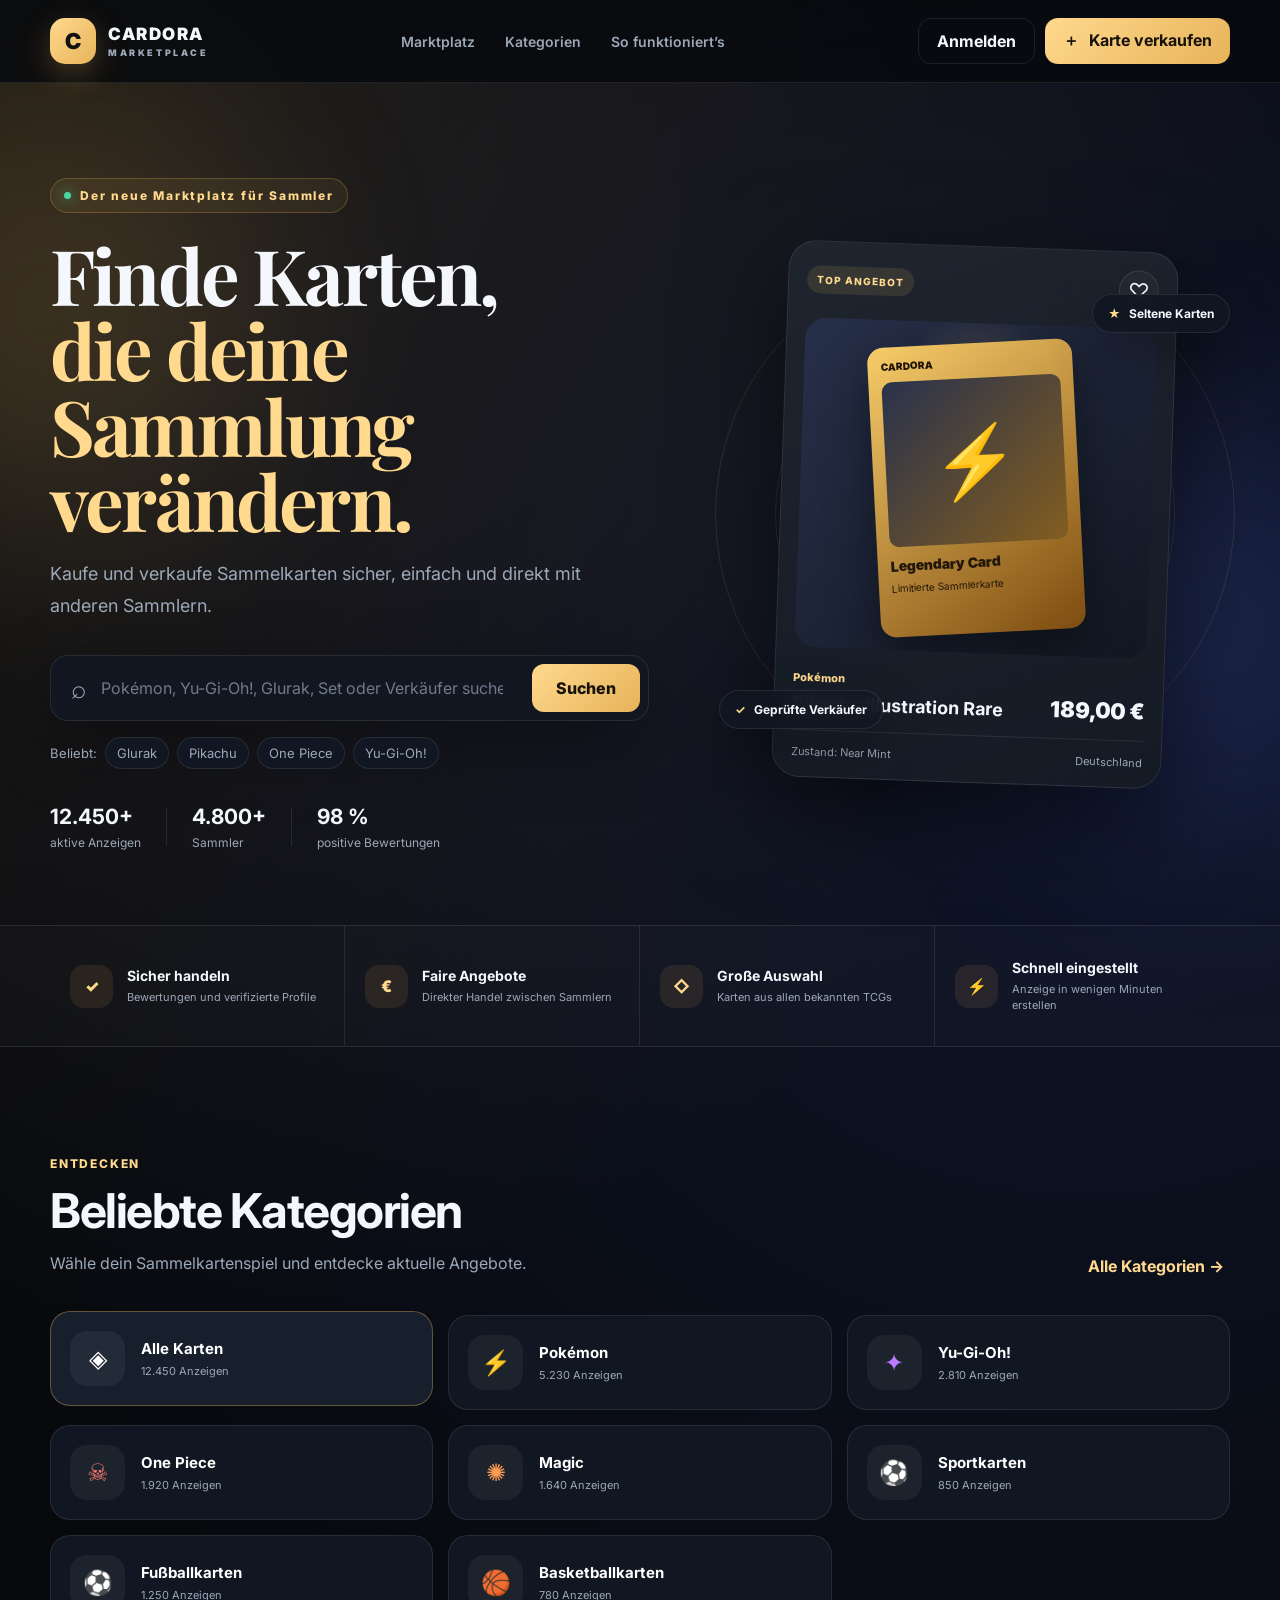
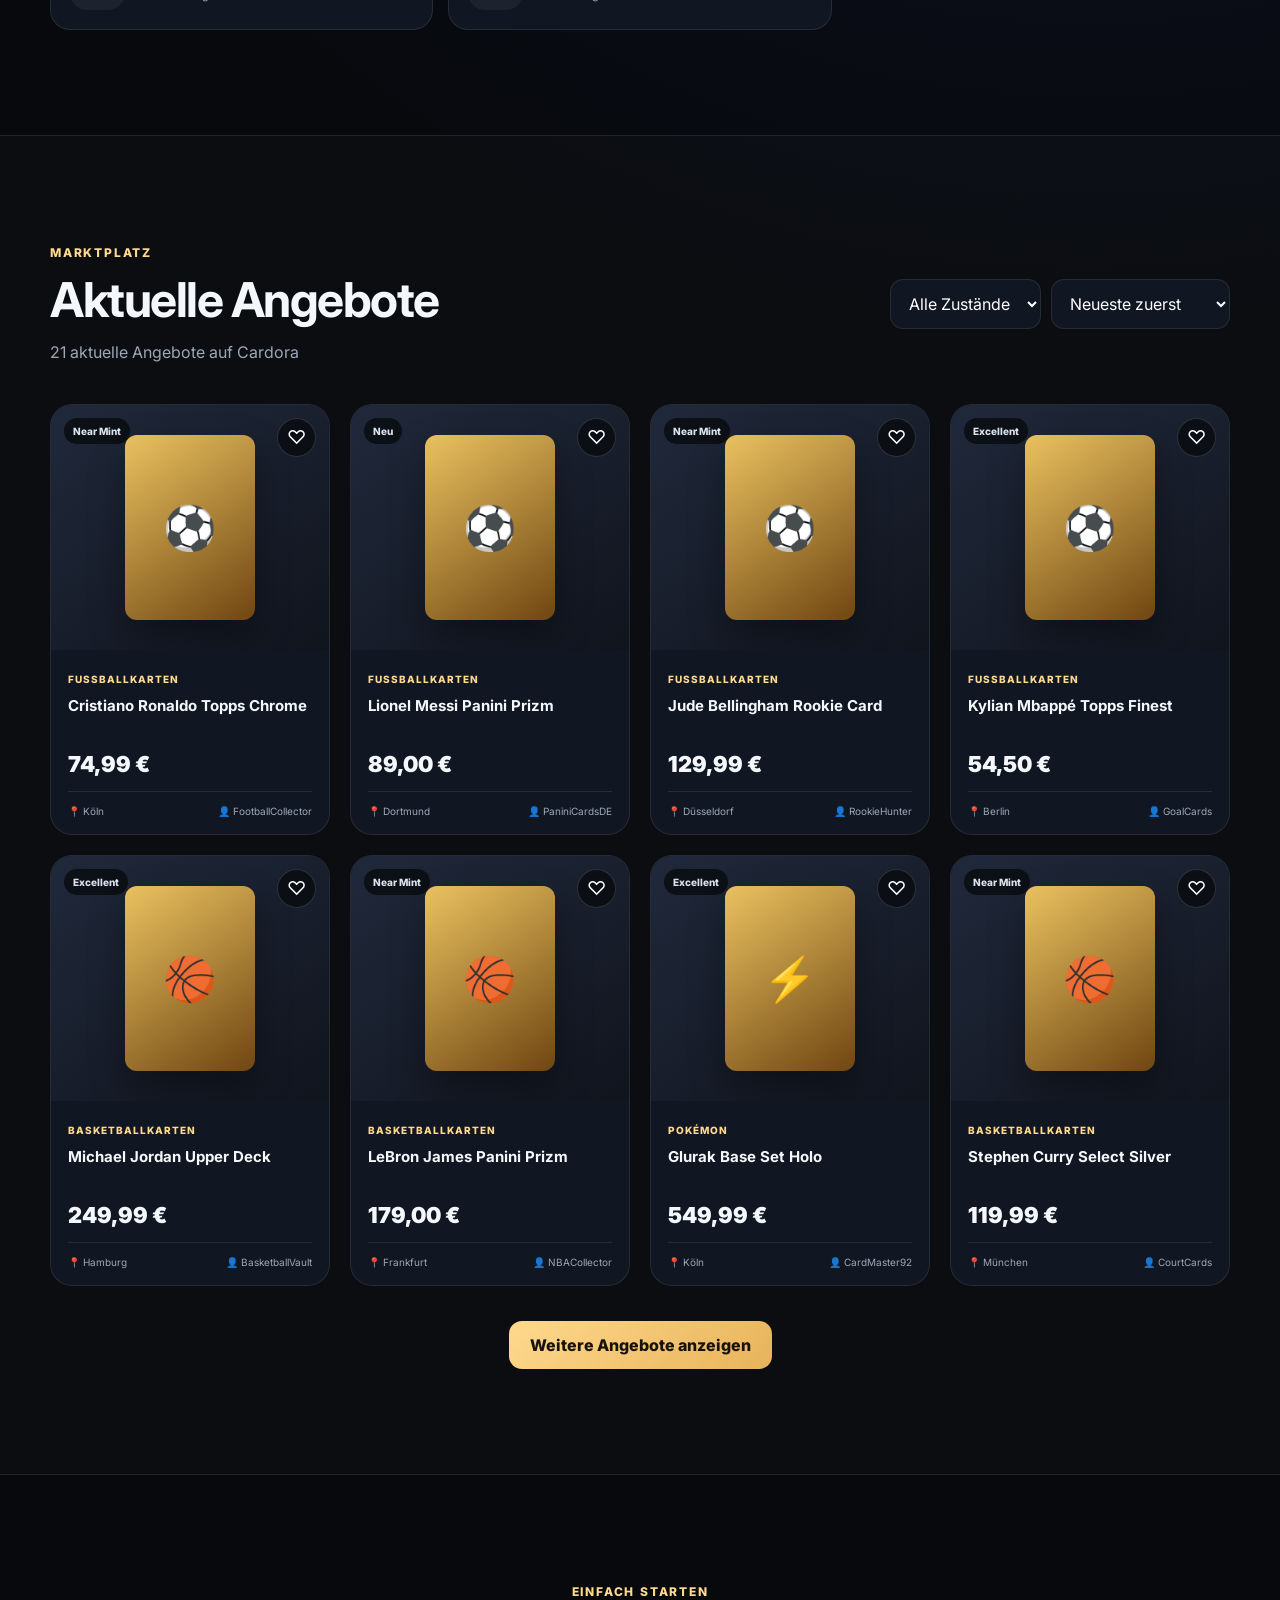
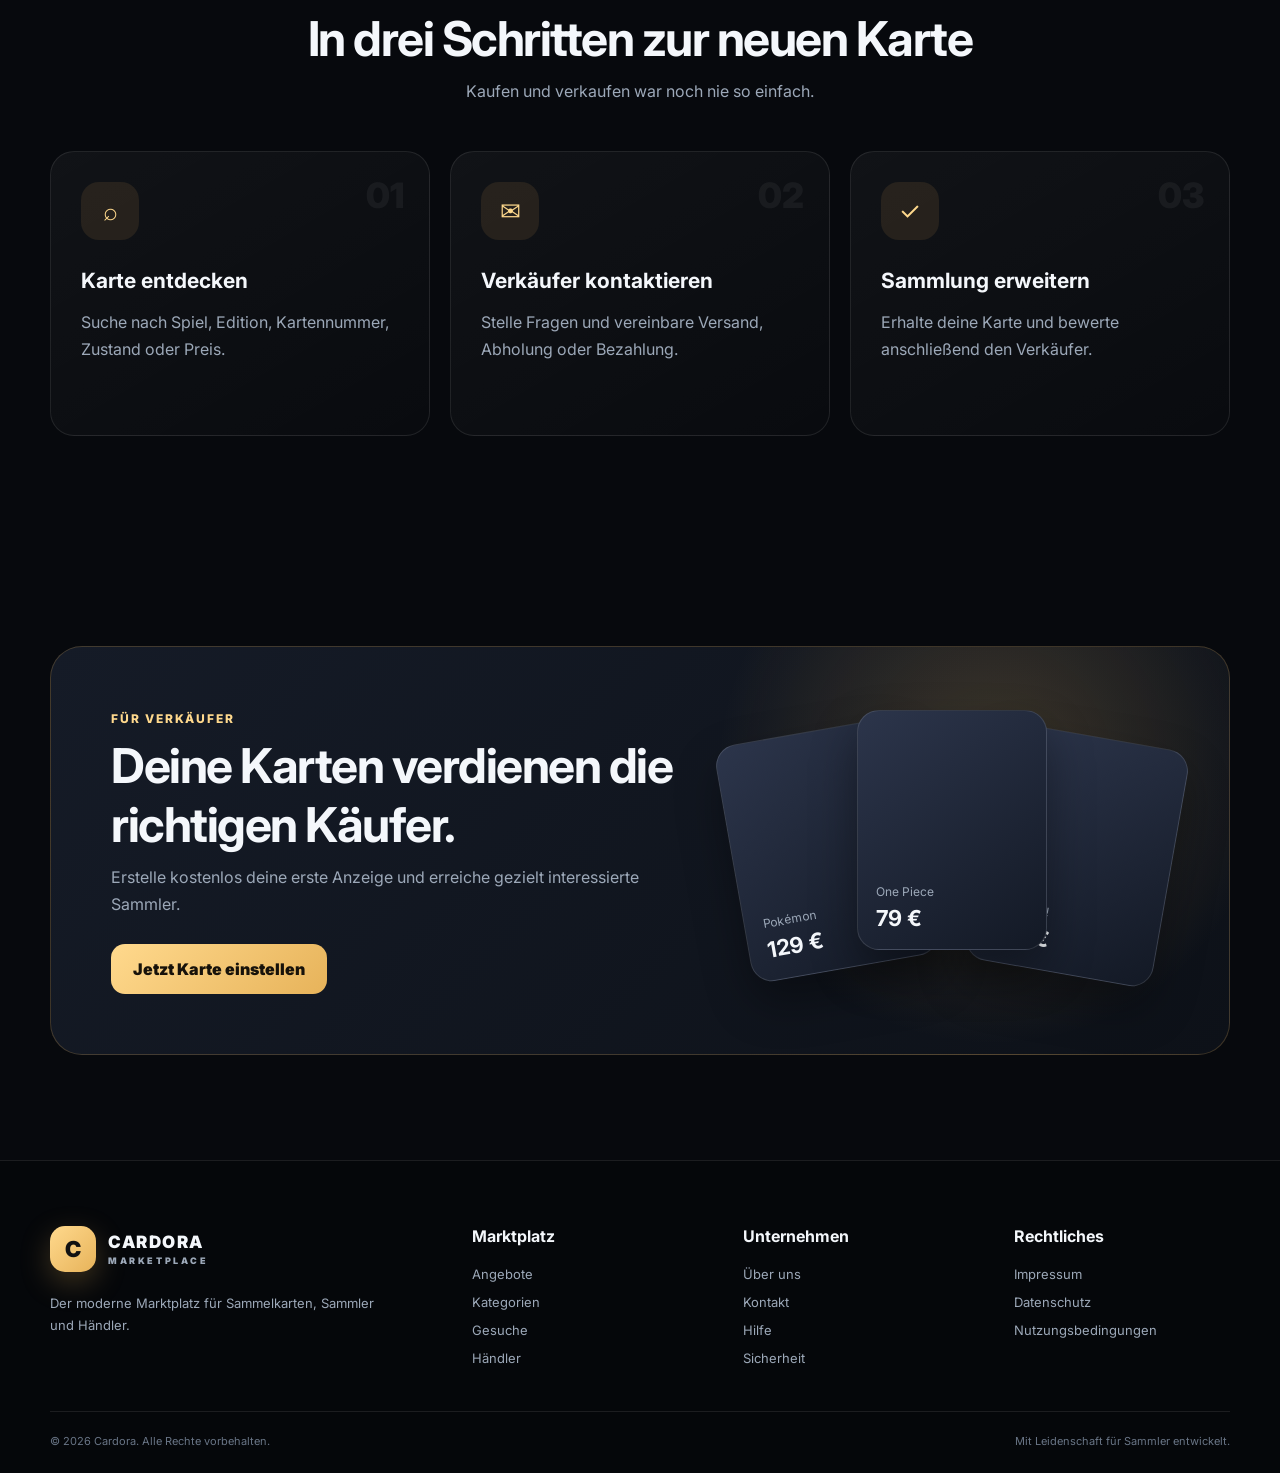
==== index.html @ c6cf6e8b "Update index.html" ====
<!DOCTYPE html>
<html lang="de">
<head>
    <meta charset="UTF-8">

    <meta
        name="viewport"
        content="width=device-width, initial-scale=1.0"
    >

    <meta
        name="description"
        content="Cardora – Kaufe und verkaufe Pokémon-, Yu-Gi-Oh!-, One Piece-, Magic- und weitere Sammelkarten."
    >

    <title>Cardora – Der Marktplatz für Sammelkarten</title>

    <link rel="stylesheet" href="styles.css">

    <link
        rel="preconnect"
        href="https://fonts.googleapis.com"
    >

    <link
        rel="preconnect"
        href="https://fonts.gstatic.com"
        crossorigin
    >

    <link
        href="https://fonts.googleapis.com/css2?family=Inter:wght@400;500;600;700;800&family=Playfair+Display:wght@700&display=swap"
        rel="stylesheet"
    >
</head>

<body>

    <!-- Hintergrundeffekte -->

    <div class="background-glow glow-one"></div>
    <div class="background-glow glow-two"></div>

    <!-- Kopfbereich -->

    <header class="main-header">

        <div class="header-container">

            <a href="#" class="logo">

                <div class="logo-symbol">
                    C
                </div>

                <div class="logo-text">
                    CARDORA
                    <span>MARKETPLACE</span>
                </div>

            </a>

            <nav class="desktop-navigation">

                <a href="#marketplace">
                    Marktplatz
                </a>

                <a href="#categories">
                    Kategorien
                </a>

                <a href="#advantages">
                    So funktioniert’s
                </a>

            </nav>

            <div class="header-actions">

            <div
                class="login-button"
                id="loginButton"
            >
                Anmelden
            </div>

                <button
                    class="sell-button"
                    id="openListingButton"
                    type="button"
                >
                    <span>＋</span>
                    Karte verkaufen
                </button>

                <button
                    class="mobile-menu-button"
                    id="mobileMenuButton"
                    type="button"
                    aria-label="Menü öffnen"
                >
                    ☰
                </button>

            </div>

        </div>

        <div
            class="mobile-navigation"
            id="mobileNavigation"
        >

            <a href="#marketplace">
                Marktplatz
            </a>

            <a href="#categories">
                Kategorien
            </a>

            <a href="#advantages">
                So funktioniert’s
            </a>

            <button
                id="mobileSellButton"
                type="button"
            >
                Karte verkaufen
            </button>

        </div>

    </header>

    <main>

        <!-- Hero-Bereich -->

        <section class="hero-section">

            <div class="hero-container">

                <div class="hero-content">

                    <div class="hero-badge">
                        <span></span>
                        Der neue Marktplatz für Sammler
                    </div>

                    <h1>
                        Finde Karten,
                        <span>die deine Sammlung verändern.</span>
                    </h1>

                    <p class="hero-description">
                        Kaufe und verkaufe Sammelkarten sicher, einfach und
                        direkt mit anderen Sammlern.
                    </p>

                    <form
                        class="hero-search"
                        id="heroSearchForm"
                    >

                        <div class="search-icon">
                            ⌕
                        </div>

                        <input
                            type="search"
                            id="heroSearchInput"
                            placeholder="Pokémon, Yu-Gi-Oh!, Glurak, Set oder Verkäufer suchen ..."
                            autocomplete="off"
                        >

                        <button type="submit">
                            Suchen
                        </button>

                    </form>

                    <div class="popular-searches">

                        <span>Beliebt:</span>

                        <button
                            class="quick-search"
                            data-search="Glurak"
                            type="button"
                        >
                            Glurak
                        </button>

                        <button
                            class="quick-search"
                            data-search="Pikachu"
                            type="button"
                        >
                            Pikachu
                        </button>

                        <button
                            class="quick-search"
                            data-search="One Piece"
                            type="button"
                        >
                            One Piece
                        </button>

                        <button
                            class="quick-search"
                            data-search="Yu-Gi-Oh!"
                            type="button"
                        >
                            Yu-Gi-Oh!
                        </button>

                    </div>

                    <div class="hero-statistics">

                        <div class="hero-statistic">

                            <strong>12.450+</strong>
                            <span>aktive Anzeigen</span>

                        </div>

                        <div class="statistic-divider"></div>

                        <div class="hero-statistic">

                            <strong>4.800+</strong>
                            <span>Sammler</span>

                        </div>

                        <div class="statistic-divider"></div>

                        <div class="hero-statistic">

                            <strong>98 %</strong>
                            <span>positive Bewertungen</span>

                        </div>

                    </div>

                </div>

                <div class="hero-showcase">

                    <div class="showcase-decoration decoration-one"></div>
                    <div class="showcase-decoration decoration-two"></div>

                    <div class="floating-label label-top">
                        <span>★</span>
                        Seltene Karten
                    </div>

                    <article class="featured-card">

                        <div class="featured-card-top">

                            <span class="featured-tag">
                                TOP ANGEBOT
                            </span>

                            <button
                                class="favorite-button"
                                type="button"
                                aria-label="Zu Favoriten hinzufügen"
                            >
                                ♡
                            </button>

                        </div>

                        <div class="featured-image">

                            <div class="card-placeholder">

                                <div class="card-placeholder-header">
                                    CARDORA
                                </div>

                                <div class="card-placeholder-art">
                                    ⚡
                                </div>

                                <div class="card-placeholder-title">
                                    Legendary Card
                                </div>

                                <div class="card-placeholder-description">
                                    Limitierte Sammlerkarte
                                </div>

                            </div>

                        </div>

                        <div class="featured-information">

                            <div>

                                <span class="featured-category">
                                    Pokémon
                                </span>

                                <h3>
                                    Pikachu Illustration Rare
                                </h3>

                            </div>

                            <div class="featured-price">
                                189,00 €
                            </div>

                        </div>

                        <div class="featured-meta">

                            <span>
                                Zustand: Near Mint
                            </span>

                            <span>
                                Deutschland
                            </span>

                        </div>

                    </article>

                    <div class="floating-label label-bottom">
                        <span>✓</span>
                        Geprüfte Verkäufer
                    </div>

                </div>

            </div>

        </section>

        <!-- Vertrauensbereich -->

        <section class="trust-section">

            <div class="section-container trust-grid">

                <div class="trust-item">

                    <div class="trust-icon">
                        ✓
                    </div>

                    <div>
                        <strong>Sicher handeln</strong>
                        <span>Bewertungen und verifizierte Profile</span>
                    </div>

                </div>

                <div class="trust-item">

                    <div class="trust-icon">
                        €
                    </div>

                    <div>
                        <strong>Faire Angebote</strong>
                        <span>Direkter Handel zwischen Sammlern</span>
                    </div>

                </div>

                <div class="trust-item">

                    <div class="trust-icon">
                        ◇
                    </div>

                    <div>
                        <strong>Große Auswahl</strong>
                        <span>Karten aus allen bekannten TCGs</span>
                    </div>

                </div>

                <div class="trust-item">

                    <div class="trust-icon">
                        ⚡
                    </div>

                    <div>
                        <strong>Schnell eingestellt</strong>
                        <span>Anzeige in wenigen Minuten erstellen</span>
                    </div>

                </div>

            </div>

        </section>

        <!-- Kategorien -->

        <section
            class="categories-section"
            id="categories"
        >

            <div class="section-container">

                <div class="section-heading">

                    <div>

                        <span class="section-eyebrow">
                            ENTDECKEN
                        </span>

                        <h2>
                            Beliebte Kategorien
                        </h2>

                        <p>
                            Wähle dein Sammelkartenspiel und entdecke aktuelle Angebote.
                        </p>

                    </div>

                    <button
                        class="text-button"
                        id="showAllCategoriesButton"
                        type="button"
                    >
                        Alle Kategorien →
                    </button>

                </div>

                <div class="category-grid">

                    <button
                        class="category-card active"
                        data-category="Alle"
                        type="button"
                    >

                        <div class="category-icon category-all">
                            ◈
                        </div>

                        <div>
                            <strong>Alle Karten</strong>
                            <span>12.450 Anzeigen</span>
                        </div>

                    </button>

                    <button
                        class="category-card"
                        data-category="Pokémon"
                        type="button"
                    >

                        <div class="category-icon category-pokemon">
                            ⚡
                        </div>

                        <div>
                            <strong>Pokémon</strong>
                            <span>5.230 Anzeigen</span>
                        </div>

                    </button>

                    <button
                        class="category-card"
                        data-category="Yu-Gi-Oh!"
                        type="button"
                    >

                        <div class="category-icon category-yugioh">
                            ✦
                        </div>

                        <div>
                            <strong>Yu-Gi-Oh!</strong>
                            <span>2.810 Anzeigen</span>
                        </div>

                    </button>

                    <button
                        class="category-card"
                        data-category="One Piece"
                        type="button"
                    >

                        <div class="category-icon category-onepiece">
                            ☠
                        </div>

                        <div>
                            <strong>One Piece</strong>
                            <span>1.920 Anzeigen</span>
                        </div>

                    </button>

                    <button
                        class="category-card"
                        data-category="Magic"
                        type="button"
                    >

                        <div class="category-icon category-magic">
                            ✺
                        </div>

                        <div>
                            <strong>Magic</strong>
                            <span>1.640 Anzeigen</span>
                        </div>

                    </button>

                    <button
                        class="category-card"
                        data-category="Sportkarten"
                        type="button"
                    >

                        <div class="category-icon category-sport">
                            ⚽
                        </div>

                        <div>
                            <strong>Sportkarten</strong>
                            <span>850 Anzeigen</span>
                        </div>

                    </button>

                    <button
    class="category-card"
    data-category="Fußballkarten"
    type="button"
>
    <div class="category-icon category-football">
        ⚽
    </div>

    <div>
        <strong>Fußballkarten</strong>
        <span>1.250 Anzeigen</span>
    </div>
</button>

<button
    class="category-card"
    data-category="Basketballkarten"
    type="button"
>
    <div class="category-icon category-basketball">
        🏀
    </div>

    <div>
        <strong>Basketballkarten</strong>
        <span>780 Anzeigen</span>
    </div>
</button>

                </div>

            </div>

        </section>

        <!-- Marktplatz -->

        <section
            class="marketplace-section"
            id="marketplace"
        >

            <div class="section-container">

                <div class="section-heading marketplace-heading">

                    <div>

                        <span class="section-eyebrow">
                            MARKTPLATZ
                        </span>

                        <h2>
                            Aktuelle Angebote
                        </h2>

                        <p id="resultsText">
                            Entdecke ausgewählte Sammelkarten.
                        </p>

                    </div>

                    <div class="marketplace-controls">

                        <select
                            id="conditionFilter"
                            aria-label="Nach Zustand filtern"
                        >
                            <option value="Alle">
                                Alle Zustände
                            </option>

                            <option value="Neu">
                                Neu
                            </option>

                            <option value="Near Mint">
                                Near Mint
                            </option>

                            <option value="Excellent">
                                Excellent
                            </option>

                            <option value="Played">
                                Played
                            </option>
                        </select>

                        <select
                            id="sortFilter"
                            aria-label="Angebote sortieren"
                        >
                            <option value="newest">
                                Neueste zuerst
                            </option>

                            <option value="price-low">
                                Preis aufsteigend
                            </option>

                            <option value="price-high">
                                Preis absteigend
                            </option>

                            <option value="name">
                                Name A–Z
                            </option>
                        </select>

                    </div>

                </div>

                <div
                    class="listing-grid"
                    id="listingGrid"
                >
                    <!-- Wird durch main.js befüllt -->
                </div>

                <div
                    class="empty-state"
                    id="emptyState"
                >

                    <div class="empty-state-icon">
                        ⌕
                    </div>

                    <h3>
                        Keine Karten gefunden
                    </h3>

                    <p>
                        Probiere einen anderen Suchbegriff oder ändere deine Filter.
                    </p>

                    <button
                        id="resetFiltersButton"
                        type="button"
                    >
                        Filter zurücksetzen
                    </button>

                </div>

                <div class="load-more-wrapper">

                    <button
                        class="load-more-button"
                        id="loadMoreButton"
                        type="button"
                    >
                        Weitere Angebote anzeigen
                    </button>

                </div>

            </div>

        </section>

        <!-- Vorteile -->

        <section
            class="advantages-section"
            id="advantages"
        >

            <div class="section-container">

                <div class="advantages-header">

                    <span class="section-eyebrow">
                        EINFACH STARTEN
                    </span>

                    <h2>
                        In drei Schritten zur neuen Karte
                    </h2>

                    <p>
                        Kaufen und verkaufen war noch nie so einfach.
                    </p>

                </div>

                <div class="steps-grid">

                    <article class="step-card">

                        <div class="step-number">
                            01
                        </div>

                        <div class="step-icon">
                            ⌕
                        </div>

                        <h3>
                            Karte entdecken
                        </h3>

                        <p>
                            Suche nach Spiel, Edition, Kartennummer, Zustand oder Preis.
                        </p>

                    </article>

                    <article class="step-card">

                        <div class="step-number">
                            02
                        </div>

                        <div class="step-icon">
                            ✉
                        </div>

                        <h3>
                            Verkäufer kontaktieren
                        </h3>

                        <p>
                            Stelle Fragen und vereinbare Versand, Abholung oder Bezahlung.
                        </p>

                    </article>

                    <article class="step-card">

                        <div class="step-number">
                            03
                        </div>

                        <div class="step-icon">
                            ✓
                        </div>

                        <h3>
                            Sammlung erweitern
                        </h3>

                        <p>
                            Erhalte deine Karte und bewerte anschließend den Verkäufer.
                        </p>

                    </article>

                </div>

            </div>

        </section>

        <!-- Verkaufsbanner -->

        <section class="seller-banner-section">

            <div class="section-container">

                <div class="seller-banner">

                    <div class="seller-banner-content">

                        <span class="seller-banner-label">
                            FÜR VERKÄUFER
                        </span>

                        <h2>
                            Deine Karten verdienen die richtigen Käufer.
                        </h2>

                        <p>
                            Erstelle kostenlos deine erste Anzeige und erreiche
                            gezielt interessierte Sammler.
                        </p>

                        <button
                            id="bannerSellButton"
                            type="button"
                        >
                            Jetzt Karte einstellen
                        </button>

                    </div>

                    <div class="seller-banner-visual">

                        <div class="visual-card visual-card-one">
                            <span>Pokémon</span>
                            <strong>129 €</strong>
                        </div>

                        <div class="visual-card visual-card-two">
                            <span>One Piece</span>
                            <strong>79 €</strong>
                        </div>

                        <div class="visual-card visual-card-three">
                            <span>Yu-Gi-Oh!</span>
                            <strong>249 €</strong>
                        </div>

                    </div>

                </div>

            </div>

        </section>

    </main>

    <!-- Footer -->

    <footer class="main-footer">

        <div class="section-container footer-grid">

            <div class="footer-brand">

                <a href="#" class="logo">

                    <div class="logo-symbol">
                        C
                    </div>

                    <div class="logo-text">
                        CARDORA
                        <span>MARKETPLACE</span>
                    </div>

                </a>

                <p>
                    Der moderne Marktplatz für Sammelkarten,
                    Sammler und Händler.
                </p>

            </div>

            <div class="footer-column">

                <h4>Marktplatz</h4>

                <a href="#marketplace">
                    Angebote
                </a>

                <a href="#categories">
                    Kategorien
                </a>

                <a href="#">
                    Gesuche
                </a>

                <a href="#">
                    Händler
                </a>

            </div>

            <div class="footer-column">

                <h4>Unternehmen</h4>

                <a href="#">
                    Über uns
                </a>

                <a href="#">
                    Kontakt
                </a>

                <a href="#">
                    Hilfe
                </a>

                <a href="#">
                    Sicherheit
                </a>

            </div>

            <div class="footer-column">

                <h4>Rechtliches</h4>

                <a href="#">
                    Impressum
                </a>

                <a href="#">
                    Datenschutz
                </a>

                <a href="#">
                    Nutzungsbedingungen
                </a>

            </div>

        </div>

        <div class="section-container footer-bottom">

            <span>
                © 2026 Cardora. Alle Rechte vorbehalten.
            </span>

            <span>
                Mit Leidenschaft für Sammler entwickelt.
            </span>

        </div>

    </footer>

    <!-- Modal: Anzeige erstellen -->

    <div
        class="modal-overlay"
        id="listingModal"
    >

        <div class="modal-window">

            <div class="modal-header">

                <div>

                    <span class="modal-eyebrow">
                        NEUE ANZEIGE
                    </span>

                    <h2>
                        Sammelkarte verkaufen
                    </h2>

                </div>

                <button
                    class="modal-close-button"
                    id="closeListingModal"
                    type="button"
                    aria-label="Fenster schließen"
                >
                    ×
                </button>

            </div>

            <form id="listingForm">

                <div class="form-grid">

                    <div class="form-group form-group-full">

                        <label for="listingTitle">
                            Titel der Anzeige
                        </label>

                        <input
                            type="text"
                            id="listingTitle"
                            placeholder="z. B. Glurak Base Set Deutsch"
                            required
                        >

                    </div>

                    <div class="form-group">

                        <label for="listingCategory">
                            Kategorie
                        </label>

                        <select
                            id="listingCategory"
                            required
                        >
                            <option value="">
                                Bitte auswählen
                            </option>

                            <option value="Pokémon">
                                Pokémon
                            </option>

                            <option value="Yu-Gi-Oh!">
                                Yu-Gi-Oh!
                            </option>

                            <option value="One Piece">
                                One Piece
                            </option>

                            <option value="Magic">
                                Magic
                            </option>

                            <option value="Sportkarten">
                                Sportkarten
                            </option>

                            <option value="Fußballkarten">
                            Fußballkarten
                            </option>

                            <option value="Basketballkarten">
                            Basketballkarten
                            </option>
                        </select>

                    </div>

                    <div class="form-group">

                        <label for="listingCondition">
                            Zustand
                        </label>

                        <select
                            id="listingCondition"
                            required
                        >
                            <option value="">
                                Bitte auswählen
                            </option>

                            <option value="Neu">
                                Neu
                            </option>

                            <option value="Near Mint">
                                Near Mint
                            </option>

                            <option value="Excellent">
                                Excellent
                            </option>

                            <option value="Played">
                                Played
                            </option>
                        </select>

                    </div>

                    <div class="form-group">

                        <label for="listingPrice">
                            Preis in Euro
                        </label>

                        <input
                            type="number"
                            id="listingPrice"
                            min="0"
                            step="0.01"
                            placeholder="0,00"
                            required
                        >

                    </div>

                    <div class="form-group">

                        <label for="listingLocation">
                            Standort
                        </label>

                        <input
                            type="text"
                            id="listingLocation"
                            placeholder="z. B. Köln"
                            required
                        >

                    </div>

                    <div class="form-group">

                        <label for="listingLanguage">
                            Sprache
                        </label>

                        <select id="listingLanguage">

                            <option value="Deutsch">
                                Deutsch
                            </option>

                            <option value="Englisch">
                                Englisch
                            </option>

                            <option value="Japanisch">
                                Japanisch
                            </option>

                            <option value="Andere">
                                Andere
                            </option>

                        </select>

                    </div>

                    <div class="form-group">

                        <label for="listingShipping">
                            Übergabe
                        </label>

                        <select id="listingShipping">

                            <option value="Versand möglich">
                                Versand möglich
                            </option>

                            <option value="Nur Abholung">
                                Nur Abholung
                            </option>

                            <option value="Versand oder Abholung">
                                Versand oder Abholung
                            </option>

                        </select>

                    </div>

                    <div class="form-group form-group-full">

                        <label for="listingImage">
                            Bild-URL
                        </label>

                        <input
                            type="url"
                            id="listingImage"
                            placeholder="https://..."
                        >

                        <small>
                            Für die erste Demo verwenden wir eine Bildadresse.
                            Ein echter Upload kommt später.
                        </small>

                    </div>

                    <div class="form-group form-group-full">

                        <label for="listingDescription">
                            Beschreibung
                        </label>

                        <textarea
                            id="listingDescription"
                            rows="5"
                            placeholder="Beschreibe die Karte, ihren Zustand und Besonderheiten ..."
                        ></textarea>

                    </div>

                </div>

                <div class="modal-actions">

                    <button
                        class="secondary-modal-button"
                        id="cancelListingButton"
                        type="button"
                    >
                        Abbrechen
                    </button>

                    <button
                        class="primary-modal-button"
                        type="submit"
                    >
                        Anzeige veröffentlichen
                    </button>

                </div>

            </form>

        </div>

    </div>

    <!-- Modal: Login -->

    <div
        class="modal-overlay"
        id="loginModal"
    >

        <div class="modal-window login-modal-window">

            <div class="modal-header">

                <div>

                    <span class="modal-eyebrow">
                        WILLKOMMEN
                    </span>

                    <h2>
                        Bei Cardora anmelden
                    </h2>

                </div>

                <button
                    class="modal-close-button"
                    id="closeLoginModal"
                    type="button"
                    aria-label="Fenster schließen"
                >
                    ×
                </button>

            </div>

            <form id="loginForm">

                <div class="form-group">

                    <label for="loginEmail">
                        E-Mail-Adresse
                    </label>

                    <input
                        type="email"
                        id="loginEmail"
                        placeholder="name@beispiel.de"
                        required
                    >

                </div>

                <div class="form-group">

                    <label for="loginPassword">
                        Passwort
                    </label>

                    <input
                        type="password"
                        id="loginPassword"
                        placeholder="Dein Passwort"
                        required
                    >

                </div>

                <button
                    class="login-submit-button"
                    type="submit"
                >
                    Anmelden
                </button>

                <p class="login-info">
                    Die echte Registrierung und Datenbank bauen wir im nächsten Schritt ein.
                </p>

            </form>

        </div>

    </div>

    <!-- Benachrichtigung -->

    <div
        class="toast"
        id="toast"
    >

        <div class="toast-icon">
            ✓
        </div>

        <div>

            <strong id="toastTitle">
                Erfolgreich
            </strong>

            <span id="toastMessage">
                Die Aktion wurde durchgeführt.
            </span>

        </div>

    </div>

    <script
  defer
  crossorigin="anonymous"
  src="https://alert-termite-19.clerk.accounts.dev/npm/@clerk/ui@1/dist/ui.browser.js"
  type="text/javascript">
</script>

<script
  defer
  crossorigin="anonymous"
  data-clerk-publishable-key="pk_test_YWxlcnQtdGVybWl0ZS0xOS5jbGVyay5hY2NvdW50cy5kZXYk"
  src="https://alert-termite-19.clerk.accounts.dev/npm/@clerk/clerk-js@6/dist/clerk.browser.js"
  type="text/javascript">
</script>

    <script defer src="main.js"></script>

</body>
</html>
---- styles.css ----
:root{
    --background:#07090d;
    --background-soft:#0d1118;
    --surface:#111722;
    --surface-light:#171f2d;
    --border:rgba(255,255,255,0.09);
    --text:#f4f7fb;
    --text-soft:#9ca8b8;
    --gold:#e7b35a;
    --gold-light:#ffd98d;
    --green:#47d7a3;
    --danger:#ff6b6b;
    --shadow:0 24px 70px rgba(0,0,0,0.35);
}

*{
    box-sizing:border-box;
}

html{
    scroll-behavior:smooth;
}

body{
    margin:0;
    font-family:"Inter",sans-serif;
    background:
        radial-gradient(circle at top left,rgba(231,179,90,0.12),transparent 28%),
        radial-gradient(circle at 85% 15%,rgba(77,112,255,0.12),transparent 30%),
        var(--background);
    color:var(--text);
    overflow-x:hidden;
}

button,
input,
select,
textarea{
    font:inherit;
}

button{
    cursor:pointer;
}

a{
    color:inherit;
    text-decoration:none;
}

img{
    max-width:100%;
    display:block;
}

.background-glow{
    position:fixed;
    width:420px;
    height:420px;
    border-radius:50%;
    filter:blur(110px);
    opacity:0.16;
    pointer-events:none;
    z-index:-1;
}

.glow-one{
    top:100px;
    left:-160px;
    background:#e7b35a;
}

.glow-two{
    right:-140px;
    top:420px;
    background:#5e7cff;
}

.section-container,
.header-container,
.hero-container{
    width:min(1180px,calc(100% - 40px));
    margin:0 auto;
}

/* HEADER */

.main-header{
    position:sticky;
    top:0;
    z-index:100;
    background:rgba(7,9,13,0.82);
    backdrop-filter:blur(20px);
    border-bottom:1px solid var(--border);
}

.header-container{
    min-height:82px;
    display:flex;
    align-items:center;
    justify-content:space-between;
    gap:30px;
}

.logo{
    display:flex;
    align-items:center;
    gap:12px;
}

.logo-symbol{
    width:46px;
    height:46px;
    border-radius:15px;
    display:grid;
    place-items:center;
    font-weight:900;
    font-size:22px;
    color:#111;
    background:linear-gradient(135deg,var(--gold-light),var(--gold));
    box-shadow:0 10px 30px rgba(231,179,90,0.26);
}

.logo-text{
    font-weight:900;
    letter-spacing:1.5px;
    font-size:17px;
}

.logo-text span{
    display:block;
    margin-top:3px;
    font-size:9px;
    letter-spacing:2.6px;
    color:var(--text-soft);
}

.desktop-navigation{
    display:flex;
    align-items:center;
    gap:30px;
}

.desktop-navigation a{
    color:var(--text-soft);
    font-size:14px;
    font-weight:600;
    transition:0.25s;
}

.desktop-navigation a:hover{
    color:var(--text);
}

.header-actions{
    display:flex;
    align-items:center;
    gap:10px;
}

.login-button,
.sell-button{
    border-radius:13px;
    padding:12px 18px;
    border:1px solid var(--border);
    color:var(--text);
    font-weight:700;
}

.login-button{
    background:transparent;
}

.sell-button{
    background:linear-gradient(135deg,var(--gold-light),var(--gold));
    color:#17120a;
    border:none;
}

.sell-button span{
    margin-right:6px;
}

.mobile-menu-button{
    display:none;
    width:44px;
    height:44px;
    border-radius:12px;
    border:1px solid var(--border);
    background:var(--surface);
    color:white;
    font-size:20px;
}

.mobile-navigation{
    display:none;
}

/* HERO */

.hero-section{
    padding:95px 0 75px;
}

.hero-container{
    display:grid;
    grid-template-columns:1.08fr 0.92fr;
    align-items:center;
    gap:70px;
}

.hero-badge,
.section-eyebrow,
.modal-eyebrow,
.seller-banner-label{
    font-size:12px;
    letter-spacing:1.8px;
    font-weight:800;
    color:var(--gold-light);
}

.hero-badge{
    display:inline-flex;
    align-items:center;
    gap:9px;
    padding:9px 13px;
    border:1px solid rgba(231,179,90,0.25);
    border-radius:999px;
    background:rgba(231,179,90,0.08);
}

.hero-badge span{
    width:7px;
    height:7px;
    border-radius:50%;
    background:var(--green);
    box-shadow:0 0 14px var(--green);
}

.hero-content h1{
    margin:24px 0 20px;
    font-family:"Playfair Display",serif;
    font-size:clamp(48px,6vw,78px);
    line-height:0.98;
    letter-spacing:-2.8px;
}

.hero-content h1 span{
    display:block;
    color:var(--gold-light);
}

.hero-description{
    max-width:630px;
    margin:0;
    color:var(--text-soft);
    font-size:18px;
    line-height:1.75;
}

.hero-search{
    margin-top:34px;
    display:flex;
    align-items:center;
    gap:12px;
    padding:8px;
    border:1px solid var(--border);
    background:rgba(17,23,34,0.9);
    border-radius:18px;
    box-shadow:var(--shadow);
}

.search-icon{
    padding-left:12px;
    font-size:26px;
    color:var(--text-soft);
}

.hero-search input{
    flex:1;
    min-width:0;
    border:none;
    outline:none;
    background:transparent;
    color:white;
    padding:12px 2px;
}

.hero-search input::placeholder{
    color:#6f7b8c;
}

.hero-search button{
    border:none;
    border-radius:12px;
    padding:14px 24px;
    font-weight:800;
    background:linear-gradient(135deg,var(--gold-light),var(--gold));
    color:#17120a;
}

.popular-searches{
    margin-top:16px;
    display:flex;
    align-items:center;
    gap:8px;
    flex-wrap:wrap;
    color:var(--text-soft);
    font-size:13px;
}

.quick-search{
    border:1px solid var(--border);
    background:var(--surface);
    color:var(--text-soft);
    padding:7px 11px;
    border-radius:999px;
}

.quick-search:hover{
    color:white;
    border-color:rgba(231,179,90,0.35);
}

.hero-statistics{
    margin-top:35px;
    display:flex;
    align-items:center;
    gap:25px;
}

.hero-statistic{
    display:flex;
    flex-direction:column;
    gap:6px;
}

.hero-statistic strong{
    font-size:21px;
}

.hero-statistic span{
    color:var(--text-soft);
    font-size:12px;
}

.statistic-divider{
    width:1px;
    height:38px;
    background:var(--border);
}

/* FEATURED CARD */

.hero-showcase{
    position:relative;
    min-height:580px;
    display:grid;
    place-items:center;
}

.showcase-decoration{
    position:absolute;
    border-radius:50%;
    border:1px solid rgba(231,179,90,0.14);
}

.decoration-one{
    width:520px;
    height:520px;
}

.decoration-two{
    width:400px;
    height:400px;
}

.featured-card{
    position:relative;
    z-index:2;
    width:min(390px,100%);
    border:1px solid var(--border);
    border-radius:28px;
    padding:18px;
    background:
        linear-gradient(160deg,rgba(255,255,255,0.06),rgba(255,255,255,0.015)),
        var(--surface);
    box-shadow:0 35px 100px rgba(0,0,0,0.55);
    transform:rotate(2deg);
}

.featured-card-top{
    display:flex;
    justify-content:space-between;
    align-items:center;
}

.featured-tag{
    padding:8px 10px;
    border-radius:999px;
    background:rgba(231,179,90,0.12);
    color:var(--gold-light);
    font-size:10px;
    font-weight:800;
    letter-spacing:1px;
}

.favorite-button{
    width:40px;
    height:40px;
    border-radius:50%;
    border:1px solid var(--border);
    background:rgba(255,255,255,0.04);
    color:white;
    font-size:21px;
}

.favorite-button.active{
    color:#ff6b8a;
    border-color:rgba(255,107,138,0.4);
}

.featured-image{
    margin:18px 0;
    min-height:330px;
    border-radius:22px;
    display:grid;
    place-items:center;
    background:
        radial-gradient(circle at 50% 25%,rgba(255,220,126,0.27),transparent 30%),
        linear-gradient(135deg,#27304a,#121722);
    overflow:hidden;
}

.card-placeholder{
    width:205px;
    min-height:290px;
    border-radius:16px;
    padding:13px;
    background:linear-gradient(145deg,#f7cc69,#7d4c10);
    color:#211608;
    box-shadow:0 20px 50px rgba(0,0,0,0.45);
    transform:rotate(-5deg);
}

.card-placeholder-header{
    font-size:10px;
    font-weight:900;
}

.card-placeholder-art{
    height:165px;
    margin:10px 0;
    border-radius:10px;
    display:grid;
    place-items:center;
    font-size:70px;
    background:linear-gradient(135deg,#29324c,#825d20);
}

.card-placeholder-title{
    font-weight:900;
    font-size:14px;
}

.card-placeholder-description{
    margin-top:8px;
    font-size:10px;
}

.featured-information{
    display:flex;
    justify-content:space-between;
    gap:18px;
    align-items:flex-end;
}

.featured-category{
    color:var(--gold-light);
    font-size:11px;
    font-weight:800;
}

.featured-information h3{
    margin:7px 0 0;
    font-size:18px;
}

.featured-price{
    font-weight:900;
    font-size:22px;
    white-space:nowrap;
}

.featured-meta{
    margin-top:16px;
    padding-top:14px;
    border-top:1px solid var(--border);
    display:flex;
    justify-content:space-between;
    color:var(--text-soft);
    font-size:11px;
}

.floating-label{
    position:absolute;
    z-index:3;
    display:flex;
    align-items:center;
    gap:8px;
    padding:11px 15px;
    border:1px solid var(--border);
    border-radius:999px;
    background:rgba(17,23,34,0.9);
    backdrop-filter:blur(10px);
    box-shadow:0 18px 50px rgba(0,0,0,0.3);
    font-size:12px;
    font-weight:700;
}

.floating-label span{
    color:var(--gold-light);
}

.label-top{
    top:70px;
    right:0;
}

.label-bottom{
    bottom:75px;
    left:0;
}

/* TRUST */

.trust-section{
    border-top:1px solid var(--border);
    border-bottom:1px solid var(--border);
    background:rgba(255,255,255,0.018);
}

.trust-grid{
    display:grid;
    grid-template-columns:repeat(4,1fr);
}

.trust-item{
    min-height:120px;
    display:flex;
    align-items:center;
    gap:14px;
    padding:26px 20px;
    border-right:1px solid var(--border);
}

.trust-item:last-child{
    border-right:none;
}

.trust-icon{
    flex:0 0 auto;
    width:43px;
    height:43px;
    border-radius:14px;
    display:grid;
    place-items:center;
    background:rgba(231,179,90,0.1);
    color:var(--gold-light);
    font-weight:900;
}

.trust-item div:last-child{
    display:flex;
    flex-direction:column;
    gap:5px;
}

.trust-item strong{
    font-size:14px;
}

.trust-item span{
    color:var(--text-soft);
    font-size:11px;
    line-height:1.5;
}

/* SECTIONS */

.categories-section,
.marketplace-section,
.advantages-section,
.seller-banner-section{
    padding:105px 0;
}

.marketplace-section{
    background:rgba(255,255,255,0.018);
    border-top:1px solid var(--border);
    border-bottom:1px solid var(--border);
}

.section-heading{
    display:flex;
    justify-content:space-between;
    align-items:flex-end;
    gap:30px;
    margin-bottom:38px;
}

.section-heading h2,
.advantages-header h2,
.seller-banner h2,
.modal-header h2{
    margin:9px 0 10px;
    font-size:clamp(32px,4vw,48px);
    letter-spacing:-1.5px;
}

.section-heading p,
.advantages-header p,
.seller-banner p{
    margin:0;
    color:var(--text-soft);
    line-height:1.7;
}

.text-button{
    border:none;
    background:transparent;
    color:var(--gold-light);
    font-weight:700;
}

/* CATEGORIES */

.category-grid{
    display:grid;
    grid-template-columns:repeat(3,1fr);
    gap:15px;
}

.category-card{
    width:100%;
    display:flex;
    align-items:center;
    gap:16px;
    text-align:left;
    border:1px solid var(--border);
    background:var(--surface);
    color:white;
    border-radius:20px;
    padding:19px;
    transition:0.25s;
}

.category-card:hover,
.category-card.active{
    transform:translateY(-4px);
    border-color:rgba(231,179,90,0.36);
    background:var(--surface-light);
}

.category-icon{
    width:55px;
    height:55px;
    border-radius:17px;
    display:grid;
    place-items:center;
    font-size:24px;
    background:rgba(255,255,255,0.05);
}

.category-card div:last-child{
    display:flex;
    flex-direction:column;
    gap:6px;
}

.category-card strong{
    font-size:15px;
}

.category-card span{
    color:var(--text-soft);
    font-size:11px;
}

.category-pokemon{
    color:#ffd74d;
}

.category-yugioh{
    color:#bd7cff;
}

.category-onepiece{
    color:#ff7b72;
}

.category-magic{
    color:#ff9c52;
}

.category-sport{
    color:#7fd7ff;
}

.category-football{
    color:#67d68a;
}

.category-basketball{
    color:#ff9b54;
}

/* MARKETPLACE */

.marketplace-heading{
    align-items:center;
}

.marketplace-controls{
    display:flex;
    gap:10px;
}

.marketplace-controls select,
.form-group input,
.form-group select,
.form-group textarea{
    border:1px solid var(--border);
    background:var(--surface);
    color:white;
    border-radius:13px;
    padding:13px 14px;
    outline:none;
}

.marketplace-controls select:focus,
.form-group input:focus,
.form-group select:focus,
.form-group textarea:focus{
    border-color:rgba(231,179,90,0.45);
}

.listing-grid{
    display:grid;
    grid-template-columns:repeat(4,1fr);
    gap:20px;
}

.listing-card{
    overflow:hidden;
    border:1px solid var(--border);
    border-radius:22px;
    background:var(--surface);
    transition:0.25s;
}

.listing-card:hover{
    transform:translateY(-6px);
    border-color:rgba(231,179,90,0.32);
    box-shadow:0 22px 55px rgba(0,0,0,0.3);
}

.listing-image{
    position:relative;
    height:245px;
    background:linear-gradient(145deg,#20293b,#10141d);
    display:grid;
    place-items:center;
    overflow:hidden;
}

.listing-image img{
    width:100%;
    height:100%;
    object-fit:cover;
}

.listing-placeholder{
    width:130px;
    height:185px;
    border-radius:12px;
    display:grid;
    place-items:center;
    background:linear-gradient(145deg,#eac15f,#704612);
    font-size:43px;
    box-shadow:0 16px 35px rgba(0,0,0,0.35);
}

.listing-favorite{
    position:absolute;
    right:13px;
    top:13px;
    width:39px;
    height:39px;
    border-radius:50%;
    border:1px solid rgba(255,255,255,0.14);
    background:rgba(5,7,10,0.66);
    color:white;
    font-size:19px;
}

.listing-favorite.active{
    color:#ff6b8a;
}

.listing-condition{
    position:absolute;
    left:13px;
    top:13px;
    padding:7px 9px;
    border-radius:999px;
    background:rgba(5,7,10,0.72);
    color:#dbe3ee;
    font-size:10px;
    font-weight:800;
}

.listing-content{
    padding:17px;
}

.listing-category{
    color:var(--gold-light);
    font-size:10px;
    text-transform:uppercase;
    letter-spacing:1px;
    font-weight:800;
}

.listing-content h3{
    margin:8px 0 14px;
    min-height:42px;
    font-size:15px;
    line-height:1.4;
}

.listing-price{
    font-size:22px;
    font-weight:900;
}

.listing-meta{
    margin-top:14px;
    padding-top:13px;
    border-top:1px solid var(--border);
    display:flex;
    justify-content:space-between;
    gap:10px;
    color:var(--text-soft);
    font-size:10px;
}

.empty-state{
    display:none;
    text-align:center;
    padding:70px 20px;
    border:1px dashed var(--border);
    border-radius:24px;
}

.empty-state-icon{
    font-size:50px;
}

.empty-state h3{
    margin:12px 0 8px;
}

.empty-state p{
    color:var(--text-soft);
}

.empty-state button,
.load-more-button{
    border:none;
    border-radius:13px;
    padding:14px 21px;
    font-weight:800;
    background:linear-gradient(135deg,var(--gold-light),var(--gold));
    color:#17120a;
}

.load-more-wrapper{
    margin-top:35px;
    text-align:center;
}

/* STEPS */

.advantages-header{
    max-width:700px;
    margin:0 auto 45px;
    text-align:center;
}

.steps-grid{
    display:grid;
    grid-template-columns:repeat(3,1fr);
    gap:20px;
}

.step-card{
    position:relative;
    min-height:285px;
    padding:30px;
    border:1px solid var(--border);
    border-radius:24px;
    background:linear-gradient(150deg,rgba(255,255,255,0.045),rgba(255,255,255,0.01));
}

.step-number{
    position:absolute;
    top:22px;
    right:25px;
    font-size:35px;
    font-weight:900;
    color:rgba(255,255,255,0.05);
}

.step-icon{
    width:58px;
    height:58px;
    border-radius:18px;
    display:grid;
    place-items:center;
    background:rgba(231,179,90,0.1);
    color:var(--gold-light);
    font-size:25px;
}

.step-card h3{
    margin:28px 0 13px;
    font-size:21px;
}

.step-card p{
    color:var(--text-soft);
    line-height:1.7;
}

/* SELLER BANNER */

.seller-banner{
    min-height:400px;
    padding:60px;
    border:1px solid rgba(231,179,90,0.22);
    border-radius:32px;
    display:grid;
    grid-template-columns:1fr 0.8fr;
    align-items:center;
    gap:40px;
    overflow:hidden;
    background:
        radial-gradient(circle at 80% 30%,rgba(231,179,90,0.22),transparent 28%),
        linear-gradient(135deg,#151b27,#0d1118);
}

.seller-banner-content{
    max-width:600px;
}

.seller-banner p{
    max-width:560px;
}

.seller-banner button{
    margin-top:26px;
    border:none;
    border-radius:14px;
    padding:15px 22px;
    font-weight:900;
    background:linear-gradient(135deg,var(--gold-light),var(--gold));
    color:#17120a;
}

.seller-banner-visual{
    position:relative;
    min-height:280px;
}

.visual-card{
    position:absolute;
    width:190px;
    height:240px;
    padding:18px;
    border:1px solid rgba(255,255,255,0.12);
    border-radius:22px;
    display:flex;
    flex-direction:column;
    justify-content:flex-end;
    background:linear-gradient(145deg,#2c354b,#131925);
    box-shadow:0 22px 45px rgba(0,0,0,0.35);
}

.visual-card span{
    color:var(--text-soft);
    font-size:12px;
}

.visual-card strong{
    margin-top:6px;
    font-size:22px;
}

.visual-card-one{
    left:15px;
    top:20px;
    transform:rotate(-10deg);
}

.visual-card-two{
    left:140px;
    top:0;
    z-index:2;
}

.visual-card-three{
    left:265px;
    top:25px;
    transform:rotate(10deg);
}

/* FOOTER */

.main-footer{
    padding:65px 0 25px;
    border-top:1px solid var(--border);
    background:#05070a;
}

.footer-grid{
    display:grid;
    grid-template-columns:1.7fr repeat(3,1fr);
    gap:55px;
}

.footer-brand p{
    max-width:330px;
    margin-top:20px;
    color:var(--text-soft);
    line-height:1.7;
    font-size:13px;
}

.footer-column{
    display:flex;
    flex-direction:column;
    gap:12px;
}

.footer-column h4{
    margin:0 0 8px;
}

.footer-column a{
    color:var(--text-soft);
    font-size:13px;
}

.footer-column a:hover{
    color:white;
}

.footer-bottom{
    margin-top:45px;
    padding-top:22px;
    border-top:1px solid var(--border);
    display:flex;
    justify-content:space-between;
    color:#697586;
    font-size:11px;
}

/* MODALS */

.modal-overlay{
    position:fixed;
    inset:0;
    z-index:300;
    display:none;
    align-items:center;
    justify-content:center;
    padding:25px;
    background:rgba(2,4,7,0.78);
    backdrop-filter:blur(12px);
}

.modal-overlay.active{
    display:flex;
}

.modal-window{
    width:min(760px,100%);
    max-height:90vh;
    overflow-y:auto;
    padding:28px;
    border:1px solid var(--border);
    border-radius:26px;
    background:var(--background-soft);
    box-shadow:0 35px 100px rgba(0,0,0,0.6);
}

.login-modal-window{
    width:min(470px,100%);
}

.modal-header{
    display:flex;
    justify-content:space-between;
    gap:20px;
    align-items:flex-start;
    margin-bottom:26px;
}

.modal-header h2{
    font-size:30px;
}

.modal-close-button{
    flex:0 0 auto;
    width:44px;
    height:44px;
    border-radius:13px;
    border:1px solid var(--border);
    background:var(--surface);
    color:white;
    font-size:25px;
}

.form-grid{
    display:grid;
    grid-template-columns:repeat(2,1fr);
    gap:17px;
}

.form-group{
    display:flex;
    flex-direction:column;
    gap:8px;
}

.form-group-full{
    grid-column:1/-1;
}

.form-group label{
    font-size:12px;
    font-weight:800;
}

.form-group small{
    color:var(--text-soft);
    line-height:1.5;
}

.form-group textarea{
    resize:vertical;
}

.modal-actions{
    margin-top:25px;
    display:flex;
    justify-content:flex-end;
    gap:10px;
}

.secondary-modal-button,
.primary-modal-button,
.login-submit-button{
    border-radius:13px;
    padding:14px 20px;
    font-weight:800;
}

.secondary-modal-button{
    border:1px solid var(--border);
    background:var(--surface);
    color:white;
}

.primary-modal-button,
.login-submit-button{
    border:none;
    background:linear-gradient(135deg,var(--gold-light),var(--gold));
    color:#17120a;
}

.login-submit-button{
    width:100%;
    margin-top:20px;
}

.login-info{
    margin:15px 0 0;
    text-align:center;
    color:var(--text-soft);
    font-size:11px;
    line-height:1.5;
}

/* TOAST */

.toast{
    position:fixed;
    z-index:500;
    right:25px;
    bottom:25px;
    min-width:300px;
    max-width:420px;
    display:flex;
    align-items:center;
    gap:13px;
    padding:16px;
    border:1px solid var(--border);
    border-radius:17px;
    background:var(--surface-light);
    box-shadow:0 22px 60px rgba(0,0,0,0.45);
    transform:translateY(130px);
    opacity:0;
    transition:0.3s;
}

.toast.active{
    transform:translateY(0);
    opacity:1;
}

.toast-icon{
    width:40px;
    height:40px;
    border-radius:13px;
    display:grid;
    place-items:center;
    background:rgba(71,215,163,0.13);
    color:var(--green);
    font-weight:900;
}

.toast div:last-child{
    display:flex;
    flex-direction:column;
    gap:4px;
}

.toast span{
    color:var(--text-soft);
    font-size:12px;
}

/* RESPONSIVE */

@media(max-width:1050px){

    .desktop-navigation{
        display:none;
    }

    .hero-container{
        grid-template-columns:1fr;
    }

    .hero-content{
        text-align:center;
    }

    .hero-description{
        margin-left:auto;
        margin-right:auto;
    }

    .popular-searches,
    .hero-statistics{
        justify-content:center;
    }

    .hero-showcase{
        margin-top:15px;
    }

    .listing-grid{
        grid-template-columns:repeat(3,1fr);
    }

    .trust-grid{
        grid-template-columns:repeat(2,1fr);
    }

    .trust-item:nth-child(2){
        border-right:none;
    }

    .trust-item:nth-child(-n+2){
        border-bottom:1px solid var(--border);
    }

    .seller-banner{
        grid-template-columns:1fr;
    }

    .seller-banner-visual{
        width:480px;
        max-width:100%;
        margin:auto;
    }

    .footer-grid{
        grid-template-columns:repeat(2,1fr);
    }
}

@media(max-width:760px){

    .section-container,
    .header-container,
    .hero-container{
        width:min(100% - 24px,1180px);
    }

    .header-container{
        min-height:72px;
    }

    .logo-text{
        font-size:14px;
    }

    .login-button,
    .sell-button{
        display:none;
    }

    .mobile-menu-button{
        display:block;
    }

    .mobile-navigation.active{
        display:flex;
        flex-direction:column;
        gap:8px;
        padding:12px;
        border-top:1px solid var(--border);
        background:var(--background-soft);
    }

    .mobile-navigation a,
    .mobile-navigation button{
        border:1px solid var(--border);
        border-radius:12px;
        padding:13px;
        background:var(--surface);
        color:white;
        text-align:left;
    }

    .hero-section{
        padding:65px 0 45px;
    }

    .hero-content h1{
        font-size:46px;
        letter-spacing:-2px;
    }

    .hero-search{
        flex-wrap:wrap;
    }

    .hero-search input{
        width:calc(100% - 55px);
    }

    .hero-search button{
        width:100%;
    }

    .hero-statistics{
        gap:12px;
    }

    .hero-statistic strong{
        font-size:17px;
    }

    .hero-showcase{
        min-height:490px;
    }

    .featured-card{
        width:330px;
    }

    .featured-image{
        min-height:285px;
    }

    .label-top,
    .label-bottom{
        display:none;
    }

    .trust-grid{
        grid-template-columns:1fr;
    }

    .trust-item{
        border-right:none;
        border-bottom:1px solid var(--border);
    }

    .trust-item:last-child{
        border-bottom:none;
    }

    .categories-section,
    .marketplace-section,
    .advantages-section,
    .seller-banner-section{
        padding:75px 0;
    }

    .section-heading{
        align-items:flex-start;
        flex-direction:column;
    }

    .category-grid,
    .steps-grid{
        grid-template-columns:1fr;
    }

    .marketplace-controls{
        width:100%;
        flex-direction:column;
    }

    .listing-grid{
        grid-template-columns:repeat(2,1fr);
    }

    .seller-banner{
        padding:35px 24px;
    }

    .seller-banner-visual{
        min-height:230px;
        transform:scale(0.82);
        transform-origin:left center;
    }

    .footer-grid{
        grid-template-columns:1fr;
    }

    .footer-bottom{
        flex-direction:column;
        gap:10px;
    }

    .form-grid{
        grid-template-columns:1fr;
    }

    .form-group-full{
        grid-column:auto;
    }
}

@media(max-width:500px){

    .hero-content h1{
        font-size:39px;
    }

    .hero-statistics{
        display:grid;
        grid-template-columns:repeat(3,1fr);
    }

    .statistic-divider{
        display:none;
    }

    .listing-grid{
        grid-template-columns:1fr;
    }

    .featured-card{
        width:290px;
    }

    .card-placeholder{
        width:170px;
        min-height:250px;
    }

    .card-placeholder-art{
        height:135px;
    }

    .seller-banner-visual{
        display:none;
    }

    .toast{
        left:12px;
        right:12px;
        min-width:0;
    }
}

/* Rundes Clerk-Profilbild */

.user-profile-button{
    width:42px;
    height:42px;
    padding:0;
    margin:0;

    border-radius:50%;
    border:2px solid #d8aa4f;

    background:#11141b;

    display:flex;
    align-items:center;
    justify-content:center;

    overflow:hidden;

    box-shadow:
        0 0 0 3px rgba(216, 170, 79, 0.10),
        0 8px 20px rgba(0, 0, 0, 0.35);

    transition:
        transform 0.2s ease,
        box-shadow 0.2s ease;
}

.user-profile-button:hover{
    transform:translateY(-1px) scale(1.04);

    box-shadow:
        0 0 0 4px rgba(216, 170, 79, 0.16),
        0 10px 24px rgba(0, 0, 0, 0.45);
}

.user-profile-button .cl-userButtonTrigger{
    width:100% !important;
    height:100% !important;

    padding:0 !important;
    margin:0 !important;

    border-radius:50% !important;

    display:flex !important;
    align-items:center !important;
    justify-content:center !important;

    overflow:hidden !important;
}

.user-profile-button .cl-avatarBox,
.user-profile-button .cl-userButtonAvatarBox{
    width:38px !important;
    height:38px !important;

    min-width:38px !important;
    min-height:38px !important;

    border-radius:50% !important;

    overflow:hidden !important;
}

.user-profile-button img{
    width:100% !important;
    height:100% !important;

    border-radius:50% !important;

    object-fit:cover !important;
    display:block !important;
}

/* Weißen Hintergrund vom Clerk-Avatar entfernen */

.cl-userButtonAvatarBox,
.cl-avatarBox,
.cl-userButtonTrigger,
.cl-avatarImage {
    background: transparent !important;
    border-radius: 50% !important;
    overflow: hidden !important;
}

.cl-userButtonAvatarBox img,
.cl-avatarImage img {
    border-radius: 50% !important;
    object-fit: cover !important;
}

.cl-userButtonTrigger {
    box-shadow: none !important;
}
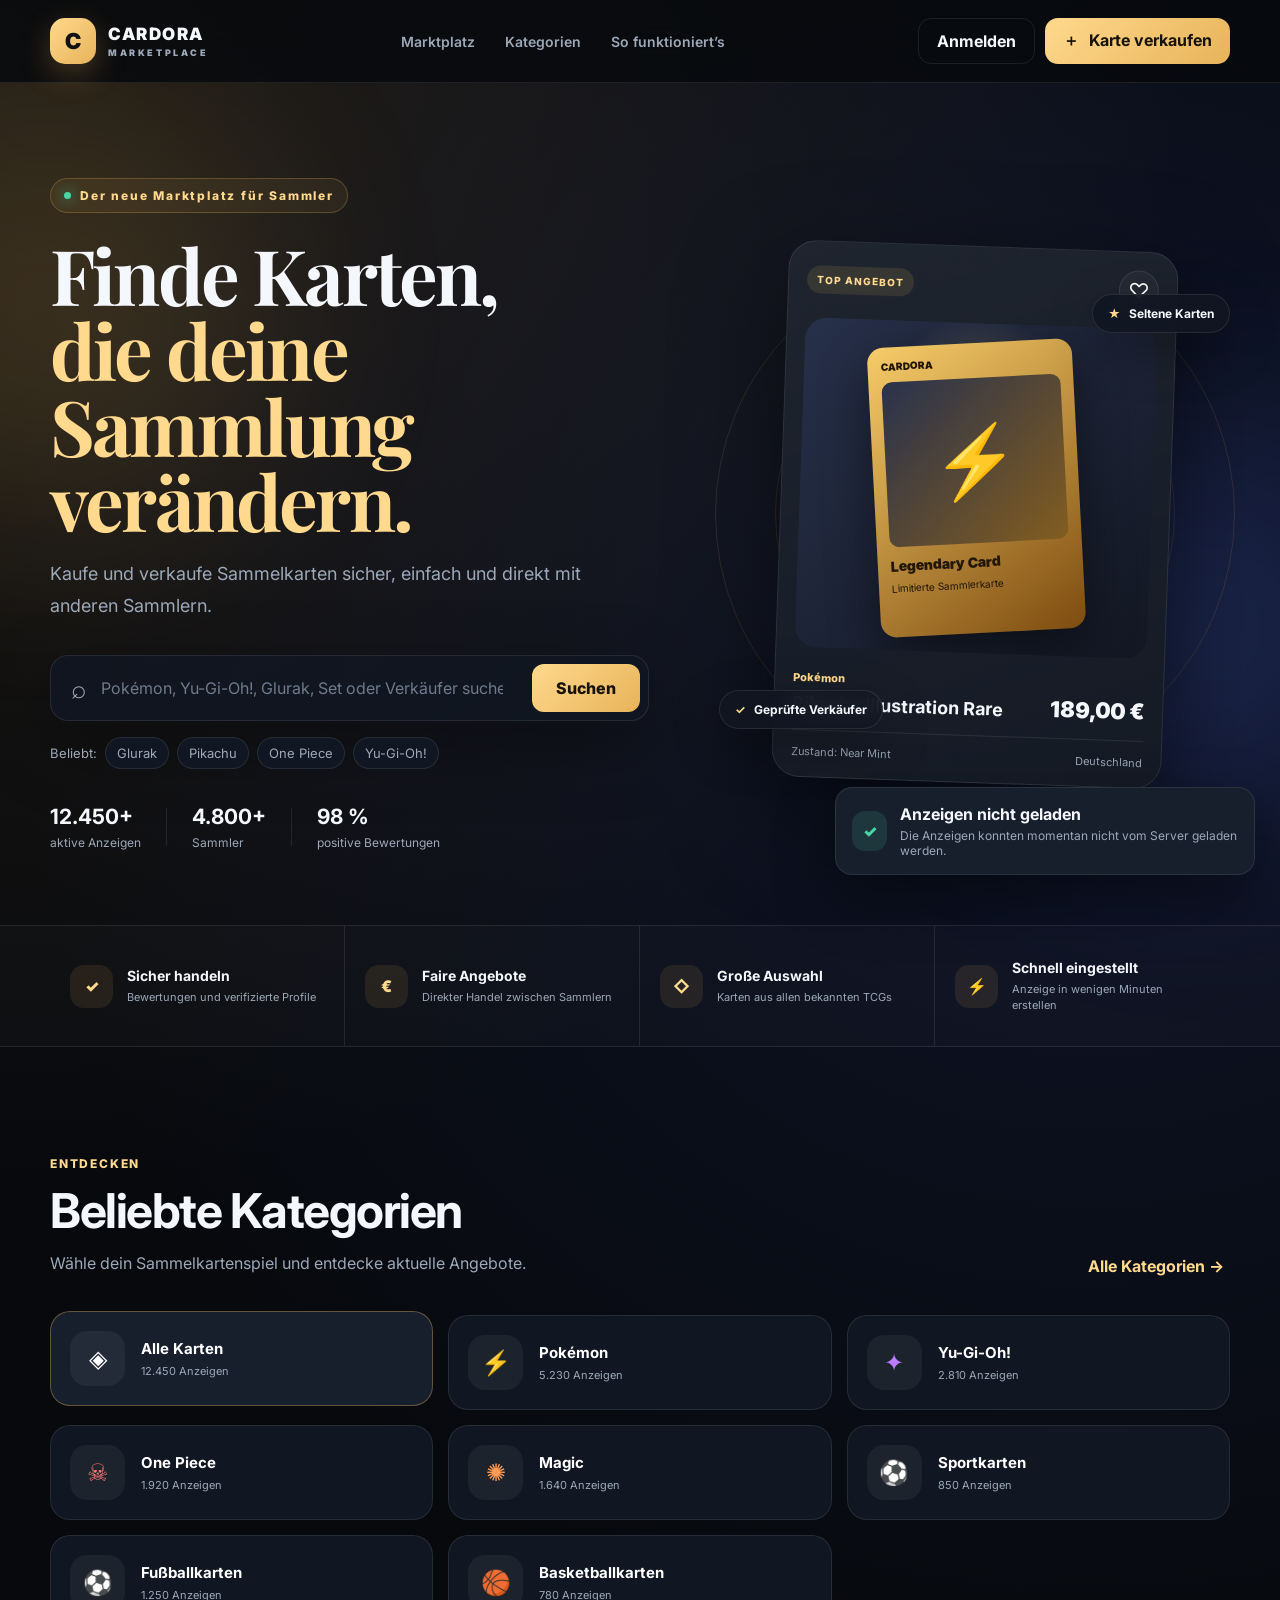
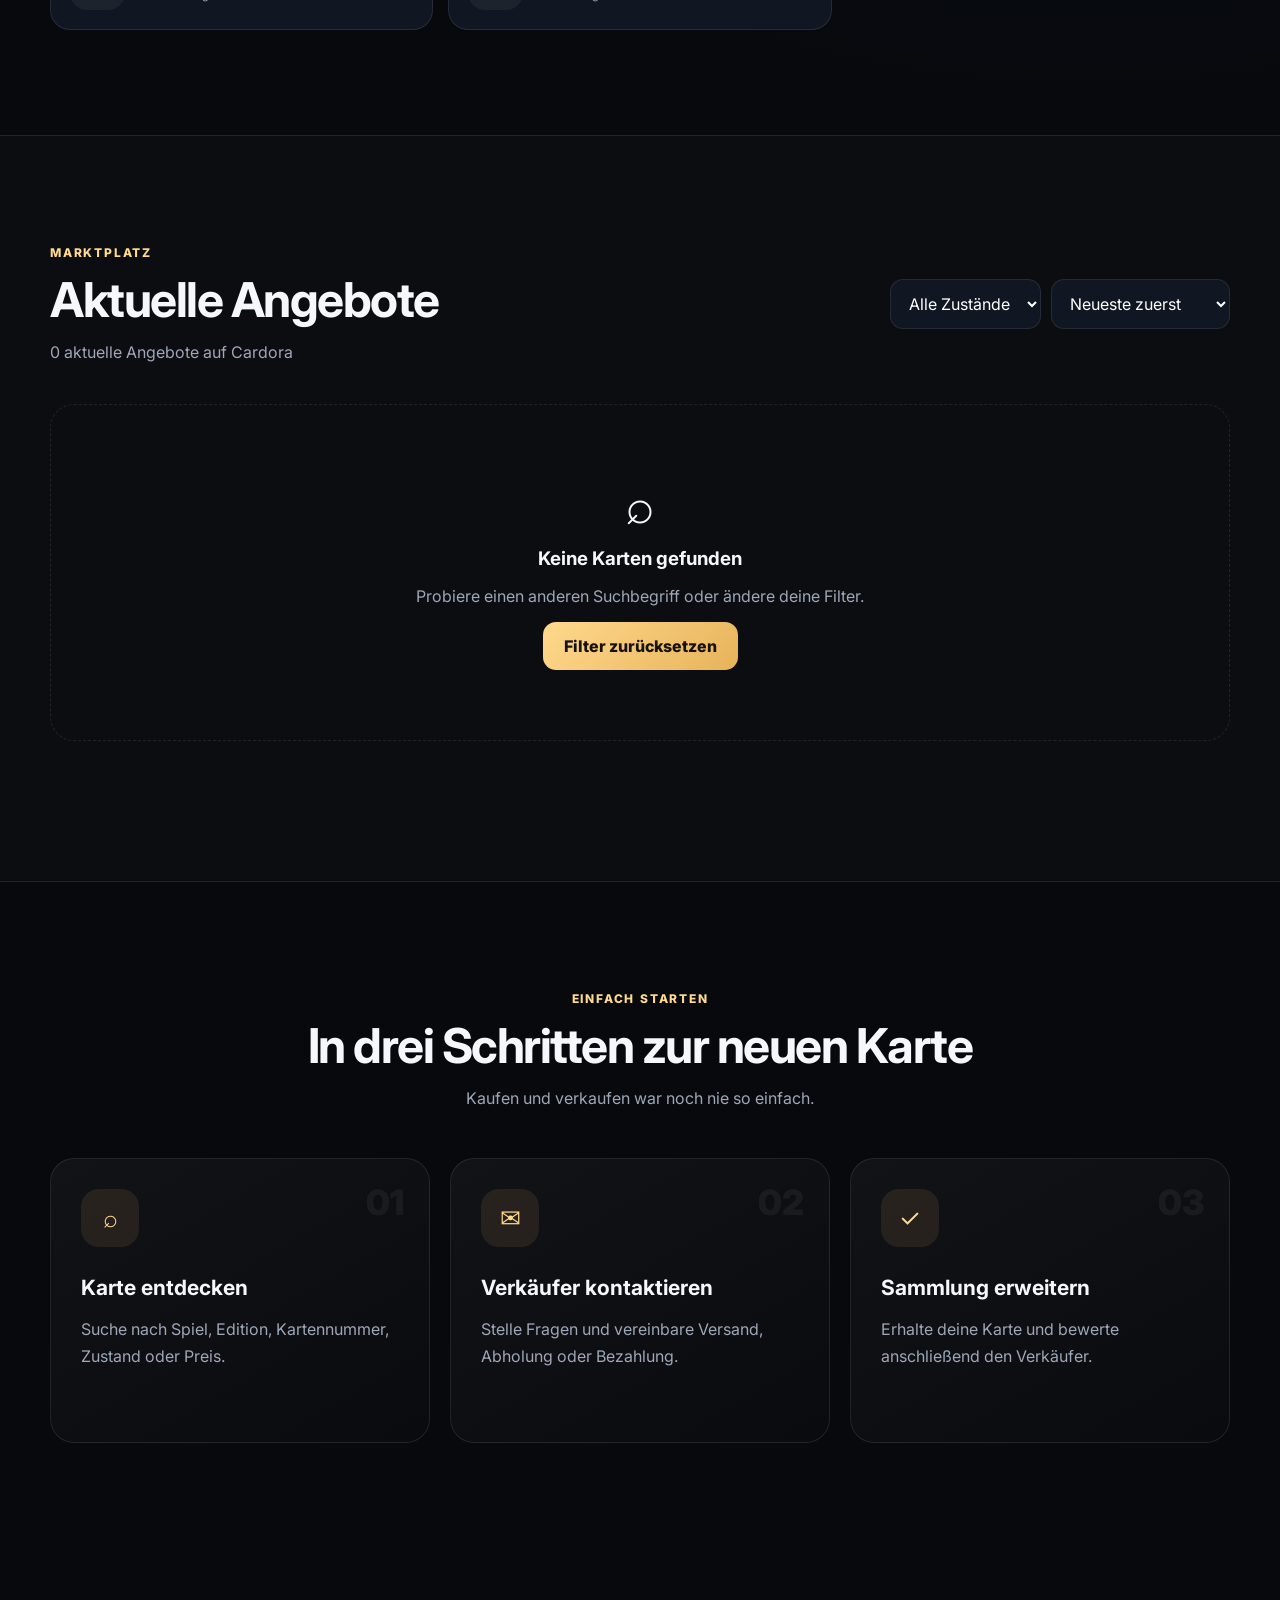
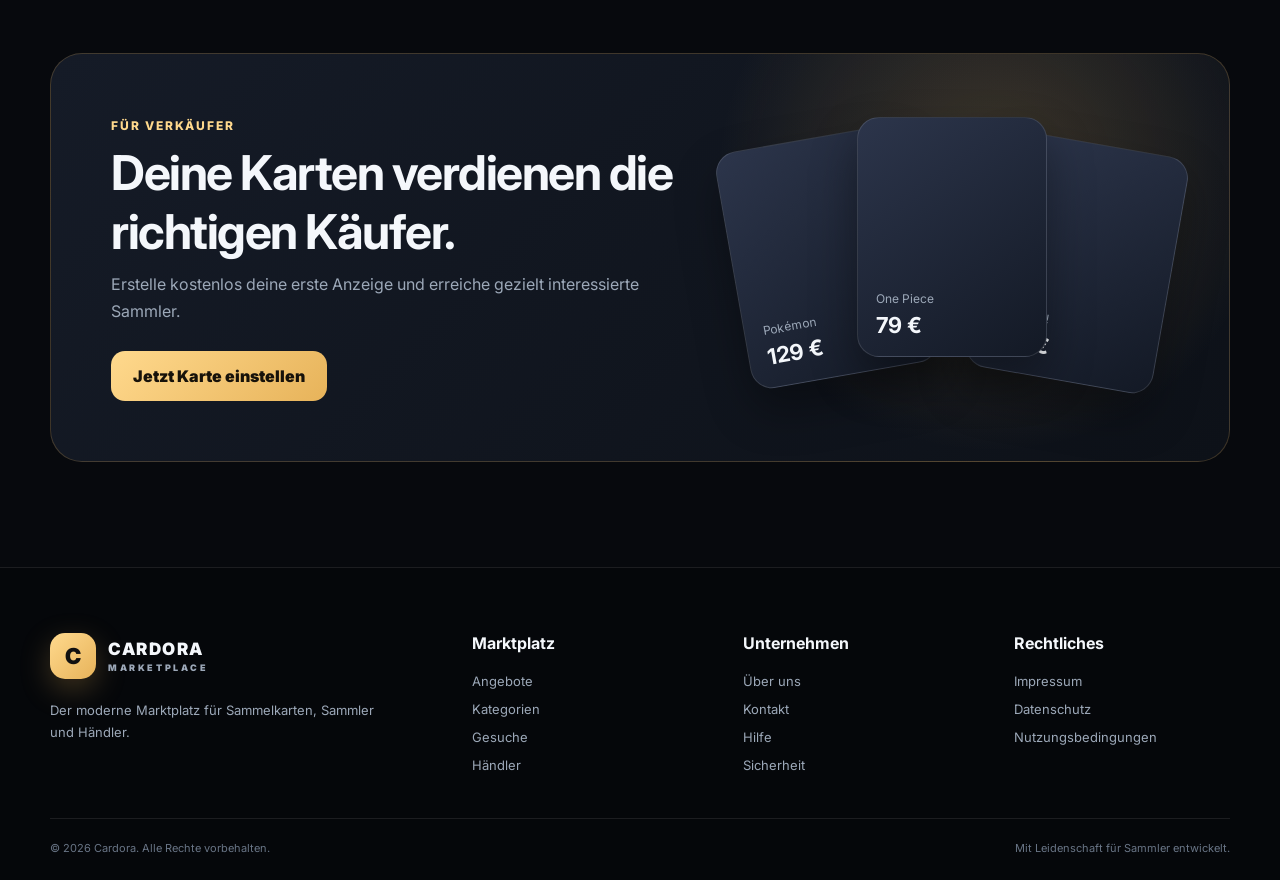
==== commit 7671cefe: "Update index.html" ====
--- a/index.html
+++ b/index.html
@@ -1190,22 +1190,39 @@
 
                     <div class="form-group form-group-full">
 
-                        <label for="listingImage">
-                            Bild-URL
-                        </label>
-
-                        <input
-                            type="url"
-                            id="listingImage"
-                            placeholder="https://..."
-                        >
-
-                        <small>
-                            Für die erste Demo verwenden wir eine Bildadresse.
-                            Ein echter Upload kommt später.
-                        </small>
-
-                    </div>
+    <label for="listingImageFile">
+        Bild der Karte
+    </label>
+
+    <div class="listing-image-upload">
+
+        <input
+            type="file"
+            id="listingImageFile"
+            accept="image/jpeg,image/png,image/webp"
+        >
+
+        <p class="listing-image-help">
+            JPG, PNG oder WEBP – maximal 5 MB.
+        </p>
+
+        <img
+            id="listingImagePreview"
+            class="listing-image-preview"
+            src=""
+            alt="Vorschau des Kartenbildes"
+            hidden
+        >
+
+    </div>
+
+    <input
+        type="hidden"
+        id="listingImage"
+        value=""
+    >
+
+</div>
 
                     <div class="form-group form-group-full">
 
@@ -1233,8 +1250,9 @@
                         Abbrechen
                     </button>
 
-                    <button
+                   <button
                         class="primary-modal-button"
+                        id="publishListingButton"
                         type="submit"
                     >
                         Anzeige veröffentlichen
--- a/styles.css
+++ b/styles.css
@@ -1254,6 +1254,51 @@
 
 /* RESPONSIVE */
 
+.edit-image-upload {
+    padding: 16px;
+    border: 1px dashed rgba(244, 196, 94, 0.45);
+    border-radius: 12px;
+    background: rgba(244, 196, 94, 0.04);
+}
+
+#editListingImageFile {
+    width: 100%;
+    color: rgba(255, 255, 255, 0.8);
+    font: inherit;
+}
+
+#editListingImageFile::file-selector-button {
+    margin-right: 12px;
+    padding: 10px 14px;
+    border: 1px solid rgba(244, 196, 94, 0.45);
+    border-radius: 9px;
+    color: #111111;
+    background: #f4c45e;
+    font: inherit;
+    font-weight: 700;
+    cursor: pointer;
+}
+
+.edit-image-help {
+    margin: 10px 0 0;
+    color: rgba(255, 255, 255, 0.55);
+    font-size: 13px;
+}
+
+.edit-image-preview {
+    display: block;
+    width: 100%;
+    max-width: 240px;
+    max-height: 240px;
+    margin-top: 16px;
+    border-radius: 12px;
+    object-fit: cover;
+}
+
+.edit-image-preview[hidden] {
+    display: none;
+}
+
 @media(max-width:1050px){
 
     .desktop-navigation{
